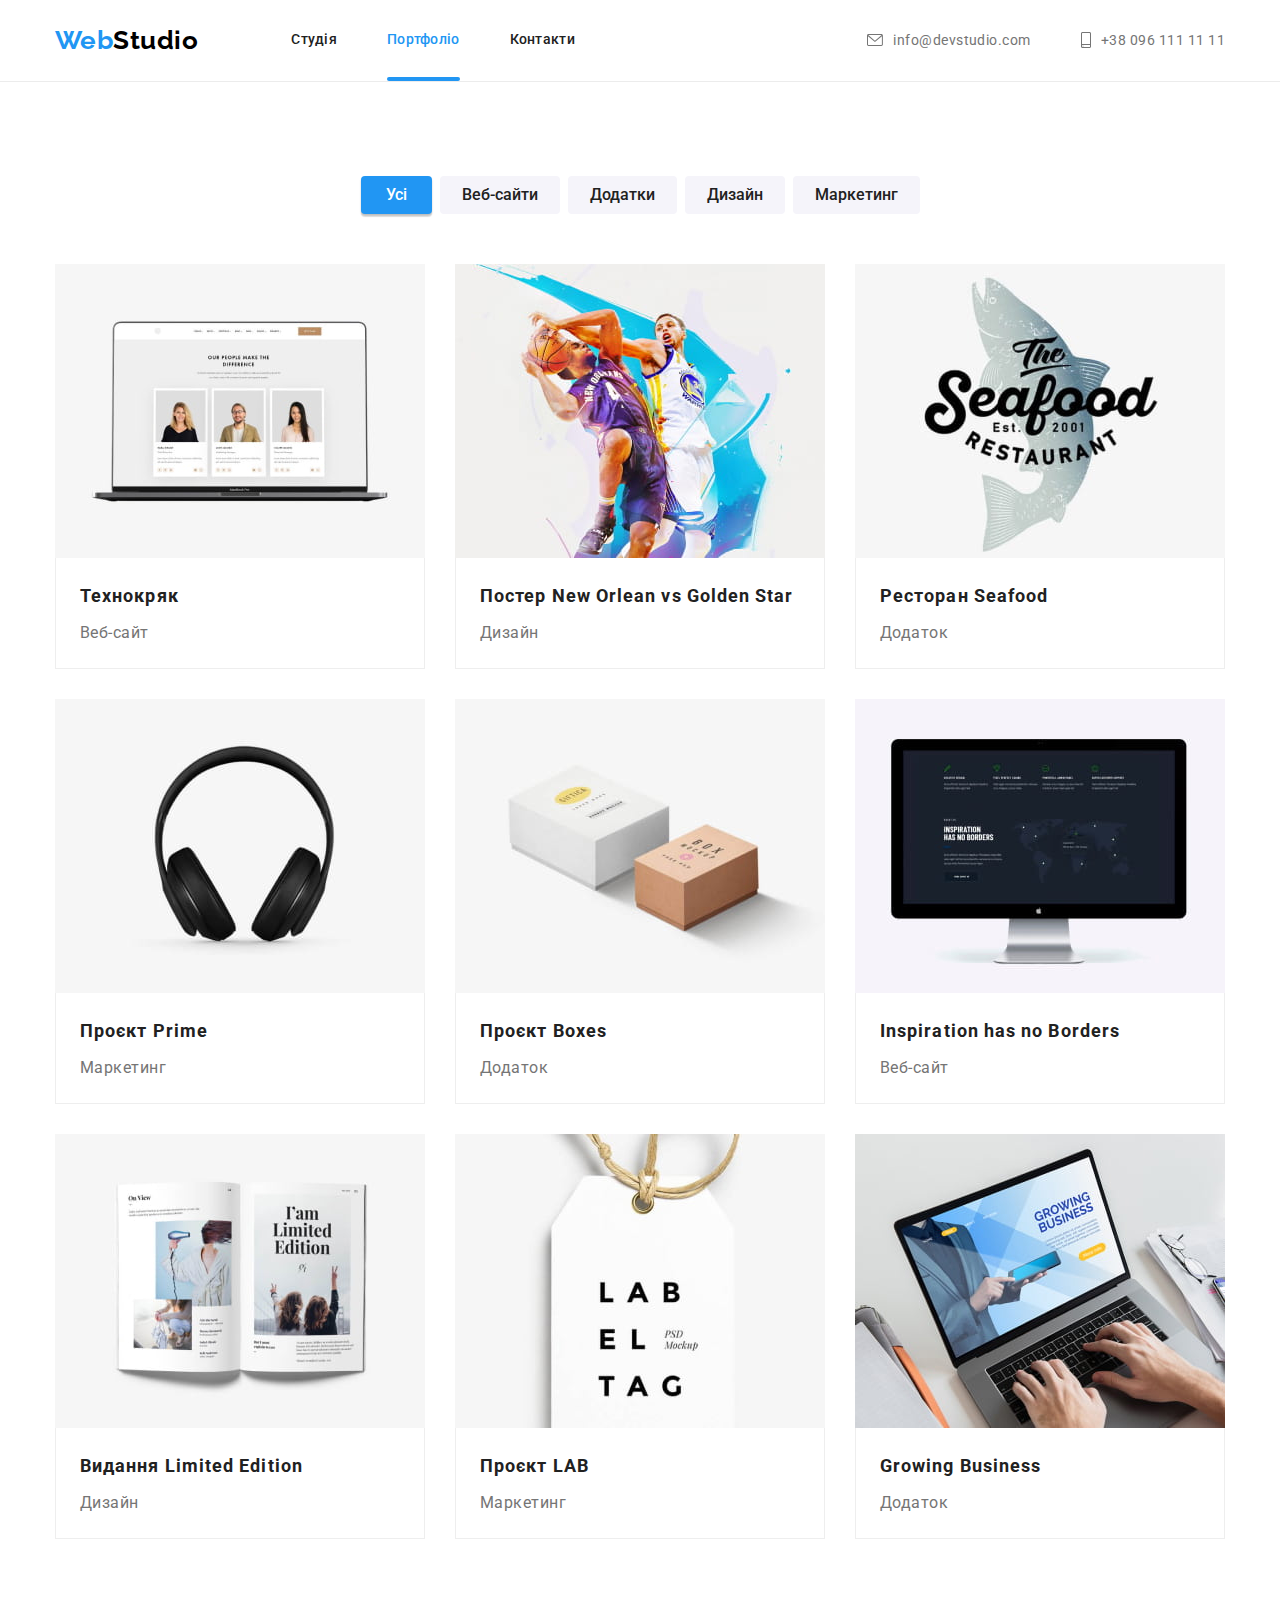
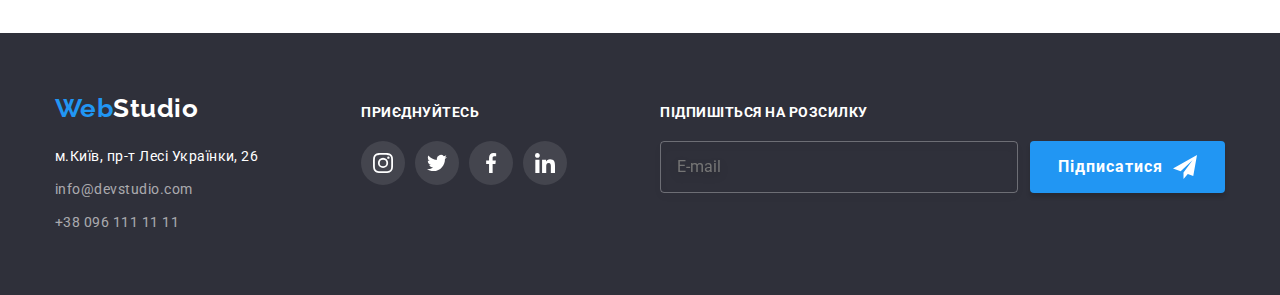
==== portfolio.html @ 1dfa2c38 "clone hw-07" ====
<!DOCTYPE html>
<html lang="uk">
  <head>
    <meta charset="UTF-8" />
    <meta http-equiv="X-UA-Compatible" content="IE=edge" />
    <meta name="viewport" content="width=device-width, initial-scale=1.0" />
    <title>Portfolio</title>
    <link rel="preconnect" href="https://fonts.googleapis.com" />
    <link rel="preconnect" href="https://fonts.gstatic.com" crossorigin />
    <link
      href="https://fonts.googleapis.com/css2?family=Oleo+Script&family=Raleway:wght@700&family=Roboto:wght@400;500;700;900&display=swap"
      rel="stylesheet"
    />
    <link
      rel="stylesheet"
      href="https://cdnjs.cloudflare.com/ajax/libs/modern-normalize/1.1.0/modern-normalize.min.css"
    />
    <link rel="stylesheet" href="./css/main.min.css" />
  </head>

  <body>
    <!--шапка сторінки-->
    <header class="page-header">
      <div class="container main-nav">
        <a href="./index.html" class="logo"
          ><span class="logo--accent">Web</span>Studio</a
        >
        <nav>
          <ul class="menu-nav">
            <li class="menu-nav__list">
              <a href="./index.html" class="menu-nav__link">Студія</a>
            </li>
            <li class="menu-nav__list">
              <a
                href="./portfolio.html"
                class="menu-nav__link menu-nav__link--active"
                >Портфоліо</a
              >
            </li>
            <li class="menu-nav__list">
              <a href="" class="menu-nav__link">Контакти</a>
            </li>
          </ul>
        </nav>
        <ul class="contacts">
          <li class="contacts__item">
            <a href="mailto:info@devstudio.com" class="contacts__link">
              <svg class="contacts__icon" width="16" height="12">
                <use href="./images/icons.svg#icon-envelope"></use>
              </svg>
              info@devstudio.com</a
            >
          </li>
          <li class="contacts__item">
            <a href="tel:+380961111111" class="contacts__link">
              <svg class="contacts__icon" width="10" height="16">
                <use href="./images/icons.svg#icon-smartphone"></use>
              </svg>
              +38 096 111 11 11</a
            >
          </li>
        </ul>
      </div>
    </header>

    <!--основна частина сторінки-->
    <main>
      <section class="section">
        <div class="container">
          <h1 class="visually-hidden">Наші роботи</h1>
          <ul class="filter">
            <li class="filter__item">
              <button
                type="button"
                class="filter__button filter__button--active"
              >
                Усі
              </button>
            </li>
            <li class="filter__item">
              <button type="button" class="filter__button">Веб-сайти</button>
            </li>
            <li class="filter__item">
              <button type="button" class="filter__button">Додатки</button>
            </li>
            <li class="filter__item">
              <button type="button" class="filter__button">Дизайн</button>
            </li>
            <li class="filter__item">
              <button type="button" class="filter__button">Маркетинг</button>
            </li>
          </ul>

          <ul class="gallery">
            <li class="gallery__item">
              <a href="" class="gallery__link">
                <div class="gallery__image">
                  <div class="overlay">
                    <p class="overlay__text">
                      Ресурс пропонує комплексні пропозиції з різним рівнем
                      функціоналу та сервісів. Все це дозволить відвідувачу
                      отримати вичерпні відомості про компанію чи приватну
                      особу.
                    </p>
                  </div>
                  <img
                    src="./images/portfolio/img1.jpg"
                    alt="картинка веб-сайту"
                    width="370"
                  />
                </div>
                <div class="gallery__lowblock">
                  <h2 class="gallery__description">Технокряк</h2>
                  <p class="gallery__division">Веб-сайт</p>
                </div>
              </a>
            </li>
            <li class="gallery__item">
              <a href="" class="gallery__link">
                <div class="gallery__image">
                  <div class="overlay">
                    <p class="overlay__text">
                      Ресурс пропонує комплексні пропозиції з різним рівнем
                      функціоналу та сервісів. Все це дозволить відвідувачу
                      отримати вичерпні відомості про компанію чи приватну
                      особу.
                    </p>
                  </div>
                  <img
                    src="./images/portfolio/img2.jpg"
                    alt="два баскетболіста з мячем"
                    width="370"
                  />
                </div>
                <div class="gallery__lowblock">
                  <h2 class="gallery__description">
                    Постер New Orlean vs Golden Star
                  </h2>
                  <p class="gallery__division">Дизайн</p>
                </div>
              </a>
            </li>
            <li class="gallery__item">
              <a href="" class="gallery__link">
                <div class="gallery__image">
                  <div class="overlay">
                    <p class="overlay__text">
                      Ресурс пропонує комплексні пропозиції з різним рівнем
                      функціоналу та сервісів. Все це дозволить відвідувачу
                      отримати вичерпні відомості про компанію чи приватну
                      особу.
                    </p>
                  </div>
                  <img
                    src="./images/portfolio/img3.jpg"
                    alt="логотип ресторану з рибою"
                    width="370"
                  />
                </div>
                <div class="gallery__lowblock">
                  <h2 class="gallery__description">Ресторан Seafood</h2>
                  <p class="gallery__division">Додаток</p>
                </div>
              </a>
            </li>
            <li class="gallery__item">
              <a href="" class="gallery__link">
                <div class="gallery__image">
                  <div class="overlay">
                    <p class="overlay__text">
                      Ресурс пропонує комплексні пропозиції з різним рівнем
                      функціоналу та сервісів. Все це дозволить відвідувачу
                      отримати вичерпні відомості про компанію чи приватну
                      особу.
                    </p>
                  </div>
                  <img
                    src="./images/portfolio/img4.jpg"
                    alt="навушники"
                    width="370"
                  />
                </div>
                <div class="gallery__lowblock">
                  <h2 class="gallery__description">Проєкт Prime</h2>
                  <p class="gallery__division">Маркетинг</p>
                </div>
              </a>
            </li>
            <li class="gallery__item">
              <a href="" class="gallery__link">
                <div class="gallery__image">
                  <div class="overlay">
                    <p class="overlay__text">
                      Ресурс пропонує комплексні пропозиції з різним рівнем
                      функціоналу та сервісів. Все це дозволить відвідувачу
                      отримати вичерпні відомості про компанію чи приватну
                      особу.
                    </p>
                  </div>
                  <img
                    src="./images/portfolio/img5.jpg"
                    alt="дві коробки"
                    width="370"
                  />
                </div>
                <div class="gallery__lowblock">
                  <h2 class="gallery__description">Проєкт Boxes</h2>
                  <p class="gallery__division">Додаток</p>
                </div>
              </a>
            </li>
            <li class="gallery__item">
              <a href="" class="gallery__link">
                <div class="gallery__image">
                  <div class="overlay">
                    <p class="overlay__text">
                      Ресурс пропонує комплексні пропозиції з різним рівнем
                      функціоналу та сервісів. Все це дозволить відвідувачу
                      отримати вичерпні відомості про компанію чи приватну
                      особу.
                    </p>
                  </div>
                  <img
                    src="./images/portfolio/img6.jpg"
                    alt="монітор з відкритим сайтом"
                    width="370"
                  />
                </div>
                <div class="gallery__lowblock">
                  <h2 class="gallery__description">
                    Inspiration has no Borders
                  </h2>
                  <p class="gallery__division">Веб-сайт</p>
                </div>
              </a>
            </li>
            <li class="gallery__item">
              <a href="" class="gallery__link">
                <div class="gallery__image">
                  <div class="overlay">
                    <p class="overlay__text">
                      Ресурс пропонує комплексні пропозиції з різним рівнем
                      функціоналу та сервісів. Все це дозволить відвідувачу
                      отримати вичерпні відомості про компанію чи приватну
                      особу.
                    </p>
                  </div>
                  <img
                    src="./images/portfolio/img7.jpg"
                    alt="розгорнута книга"
                    width="370"
                  />
                </div>
                <div class="gallery__lowblock">
                  <h2 class="gallery__description">Видання Limited Edition</h2>
                  <p class="gallery__division">Дизайн</p>
                </div>
              </a>
            </li>
            <li class="gallery__item">
              <a href="" class="gallery__link">
                <div class="gallery__image">
                  <div class="overlay">
                    <p class="overlay__text">
                      Ресурс пропонує комплексні пропозиції з різним рівнем
                      функціоналу та сервісів. Все це дозволить відвідувачу
                      отримати вичерпні відомості про компанію чи приватну
                      особу.
                    </p>
                  </div>
                  <img
                    src="./images/portfolio/img8.jpg"
                    alt="єтикетка з назвою"
                    width="370"
                  />
                </div>
                <div class="gallery__lowblock">
                  <h2 class="gallery__description">Проєкт LAB</h2>
                  <p class="gallery__division">Маркетинг</p>
                </div>
              </a>
            </li>
            <li class="gallery__item">
              <a href="" class="gallery__link">
                <div class="gallery__image">
                  <div class="overlay">
                    <p class="overlay__text">
                      Ресурс пропонує комплексні пропозиції з різним рівнем
                      функціоналу та сервісів. Все це дозволить відвідувачу
                      отримати вичерпні відомості про компанію чи приватну
                      особу.
                    </p>
                  </div>
                  <img
                    src="./images/portfolio/img9.jpg"
                    alt="робота з сайтом на ноутбуці"
                    width="370"
                  />
                </div>
                <div class="gallery__lowblock">
                  <h2 class="gallery__description">Growing Business</h2>
                  <p class="gallery__division">Додаток</p>
                </div>
              </a>
            </li>
          </ul>
        </div>
      </section>
    </main>

    <!--Секція footer-->
    <footer class="footer">
      <div class="container footer--position">
        <div class="footer-address">
          <a href="./index.html" class="logo logo--footer"
            ><span class="logo--accent">Web</span>Studio</a
          >
          <address class="address">
            <ul class="address__list">
              <li class="address__item">
                <a
                  href="https://goo.gl/maps/CPtrU1FHBa2aNyZL9"
                  target="_blank"
                  rel="noopener noreferrer nofollow"
                  class="address__link--accent"
                  >м.Київ, пр-т Лесі Українки, 26</a
                >
              </li>
              <li class="address__item">
                <a href="mailto:info@devstudio.com" class="address__link"
                  >info@devstudio.com</a
                >
              </li>
              <li class="address__item">
                <a href="tel:+380961111111" class="address__link"
                  >+38 096 111 11 11</a
                >
              </li>
            </ul>
          </address>
        </div>

        <div class="connect">
          <p class="footer__title">приєднуйтесь</p>
          <ul class="social-block">
            <li class="social-block__item">
              <a
                href=""
                class="social-block__link social-block__link-footer"
                rel="noopener noreferrer"
                target="_blank"
              >
                <svg class="social-block__icon" width="20" height="20">
                  <use href="./images/icons.svg#icon-instagram"></use>
                </svg>
              </a>
            </li>
            <li class="social-block__item">
              <a
                href=""
                class="social-block__link social-block__link-footer"
                target="_blank"
                rel="noopener noreferrer"
              >
                <svg class="social-block__icon" width="20" height="20">
                  <use href="./images/icons.svg#icon-twitter"></use>
                </svg>
              </a>
            </li>
            <li class="social-block__item">
              <a
                href=""
                class="social-block__link social-block__link-footer"
                rel="noopener noreferrer"
                target="_blank"
              >
                <svg class="social-block__icon" width="20" height="20">
                  <use href="./images/icons.svg#icon-facebook"></use>
                </svg>
              </a>
            </li>
            <li class="social-block__item">
              <a
                href=""
                class="social-block__link social-block__link-footer"
                rel="noopener noreferrer"
                target="_blank"
              >
                <svg class="social-block__icon" width="20" height="20">
                  <use href="./images/icons.svg#icon-linkedin"></use>
                </svg>
              </a>
            </li>
          </ul>
        </div>

        <div class="signup">
          <p class="footer__title">Підпишіться на розсилку</p>
          <form class="signup__form">
            <label class="signup__cell">
              <input
                type="email"
                name="email"
                class="signup__input"
                placeholder="E-mail"
              />
            </label>
            <button type="submit" class="signup__button">
              Підписатися
              <svg class="signup__icon">
                <use href="./images/icons.svg#icon-send"></use>
              </svg>
            </button>
          </form>
        </div>
      </div>
    </footer>
  </body>
</html>
---- css/main.min.css ----
:root{--logo-color: #2196f3;--logo-sec-color: #000000;--main-text-color: #212121;--second-text-color: #757575;--main-bkgrd-color: #ffffff;--second-bkgrd-color: #2f303a;--third-bkgrd-color: #f5f4fa;--link-footer-color: rgba(255, 255, 255, 0.6);--button-hero-active: #188ce8;--card-set-gap: 30px;--bkgrd-link-color: #afb1b8;--bkgrd-link-sec-color: rgba(255, 255, 255, 0.1);--transition-func: cubic-bezier(0.4, 0, 0.2, 1);--timing: 250ms}html{box-sizing:border-box}*,*::after,*::before{box-sizing:inherit}h1,h2,h3,h4,h5,h6,p,ul{margin-top:0;margin-bottom:0}body{font-family:Roboto,sans-serif;letter-spacing:.03em;color:var(--main-text-color);background-color:var(--main-bkgrd-color)}ul{list-style:none;padding-left:0}img{display:block;max-width:100%;height:auto}.visually-hidden{position:absolute;white-space:nowrap;width:1px;height:1px;overflow:hidden;border:0;padding:0;clip:rect(0 0 0 0);-webkit-clip-path:inset(50%);clip-path:inset(50%);margin:-1px}.container{width:1200px;padding-left:15px;padding-right:15px;margin-right:auto;margin-left:auto}.section{padding-top:94px;padding-bottom:94px}.section-title{font-weight:700;font-size:36px;line-height:1.17;text-align:center;margin-bottom:50px}.section-components{display:flex}.section-components .occupation-thumb+.occupation-thumb{margin-left:30px}.logo{font-family:Raleway;font-weight:700;font-size:26px;line-height:1.19;color:var(--logo-sec-color);text-decoration:none;padding-top:25px;padding-bottom:25px;margin-right:93px}.logo--accent{color:var(--logo-color)}.logo--footer{font-family:"Raleway";font-weight:700;font-size:26px;line-height:1.19;color:var(--main-bkgrd-color);text-decoration:none}.page-header{border-bottom:1px solid #ececec}.menu-nav{font-weight:500;font-size:14px;line-height:1.14;letter-spacing:.02em;color:var(--main-text-color);display:flex}.menu-nav__link{color:var(--main-text-color);text-decoration:none;padding-top:32px;padding-bottom:32px;display:inline-block;transition:color var(--timing) var(--transition-func)}.menu-nav__link--active{color:var(--logo-color);text-decoration:none;position:relative;padding-top:32px;padding-bottom:32px;display:inline-block}.menu-nav__link--active::after{content:"";display:block;width:100%;height:4px;background-color:var(--logo-color);border-radius:2px;position:absolute;left:0;bottom:-1px;transition:width var(--timing) var(--transition-func)}.menu-nav__link:hover,.menu-nav__link:focus{color:var(--logo-color)}.menu-nav .menu-nav__list+.menu-nav__list{margin-left:50px}.contacts{display:flex;margin-left:auto}.contacts__link{font-size:14px;color:var(--second-text-color);text-decoration:none;padding-top:32px;padding-bottom:32px;display:flex;align-items:center;justify-content:center;transition:color var(--timing) var(--transition-func)}.contacts__link:hover,.contacts__link:focus{color:var(--logo-color)}.contacts__icon{margin-right:10px;fill:currentColor}.contacts__item{display:flex}.contacts .contacts__item+.contacts__item{margin-left:50px}.hero{background-color:var(--second-bkgrd-color);text-align:center;padding-top:200px;padding-bottom:200px;margin-left:auto;margin-right:auto;height:600px;max-width:1600px;background-image:linear-gradient(to right, rgba(47, 48, 58, 0.4), rgba(47, 48, 58, 0.4)),url("../images/bg_hero.jpg");background-position:center;background-size:cover;background-repeat:no-repeat}.hero__title{width:696px;font-weight:900;font-size:44px;line-height:1.36;letter-spacing:.06em;text-transform:uppercase;color:var(--main-bkgrd-color);margin:0 auto 30px auto}.main-nav{display:flex;align-items:center}.button{font-weight:700;font-size:16px;line-height:1.88;letter-spacing:.06em;color:var(--main-bkgrd-color);background-color:var(--logo-color);cursor:pointer;border-width:0;box-shadow:0px 4px 4px rgba(0,0,0,.15);border-radius:4px;padding:10px 32px;transition:background-color var(--timing) var(--transition-func)}.button:focus,.button:hover{background-color:var(--button-hero-active)}.features__subtitle{font-size:14px;font-weight:700;line-height:1.14;text-transform:uppercase;margin-bottom:10px}.features__text{font-size:14px;line-height:1.71;color:var(--second-text-color)}.features__block{display:flex;align-items:center;justify-content:center;height:120px;width:270px;background-color:var(--third-bkgrd-color);margin-bottom:30px;border-radius:4px}.features:not(:last-child){margin-right:30px}.occupation{padding-top:0}.occupation-thumb{position:relative}.occupation-thumb__image{position:absolute;content:"";bottom:0;left:0;display:inline-block;width:100%;height:70px;background-color:rgba(47,48,58,.8)}.occupation-thumb__name{position:absolute;display:flex;justify-content:center;align-items:center;width:100%;height:70px;bottom:0;font-weight:700;line-height:1.14;text-align:center;text-transform:uppercase;color:var(--main-bkgrd-color)}.team{background-color:var(--third-bkgrd-color)}.member-card{background:var(--main-bkgrd-color);margin-right:30px;box-shadow:0px 1px 3px rgba(0,0,0,.12),0px 1px 1px rgba(0,0,0,.14),0px 2px 1px rgba(0,0,0,.2);border-radius:0px 0px 4px 4px}.member-card__name{font-weight:500;font-size:16px;line-height:1.19;text-align:center;margin-bottom:10px}.member-card__department{font-size:16px;line-height:1.19;text-align:center;color:var(--second-text-color);margin-bottom:16px}.member-card__block{padding:30px 32px}.member-card:last-child{margin-right:0}.social-block{display:inline-flex}.social-block__item+.social-block__item{margin-left:10px}.social-block__link{display:flex;justify-content:center;align-items:center;width:44px;height:44px;border-radius:50%;background-color:var(--main-bkgrd-color);fill:var(--main-bkgrd-color);transition:background-color var(--timing) var(--transition-func),fill var(--timing) var(--transition-func)}.social-block__link-footer{background-color:rgba(255,255,255,.1)}.social-block__link:hover,.social-block__link:focus{background-color:var(--logo-color);fill:var(--main-bkgrd-color)}.footer{background-color:var(--second-bkgrd-color);text-decoration:none;font-size:14px;line-height:1.71;padding-top:60px;padding-bottom:60px}.footer--position{display:flex;align-items:baseline}.footer__title{font-weight:700;line-height:1.14;text-transform:uppercase;color:var(--main-bkgrd-color);margin-bottom:20px}.address{margin-top:20px}.address__link--accent{font-style:normal;color:var(--main-bkgrd-color);text-decoration:none}.address__link{font-style:normal;color:var(--link-footer-color);text-decoration:none;transition:color var(--timing) var(--transition-func)}.address__link:hover,.address__link:focus{color:var(--logo-color)}.address__item:not(:last-child){margin-bottom:9px}.connect{margin-left:70px}.connect .icon{fill:var(--main-bkgrd-color)}.connect .social-block-link{background-color:var(--bkgrd-link-sec-color);transition:background-color var(--timing) var(--transition-func)}.connect .social-block-link:focus,.connect .social-block-link:hover{background-color:var(--logo-color)}.signup{margin-left:auto}.signup__input{box-sizing:border-box;width:358px;padding:15px 16px;font-size:16px;line-height:1.25;color:var(--link-footer-color);background-color:rgba(0,0,0,0);border:1px solid rgba(255,255,255,.3);filter:drop-shadow(0px 4px 4px rgba(0, 0, 0, 0.15));border-radius:4px;outline:none;transition:border var(--timing) var(--transition-func)}.signup__input:focus{border:1px solid var(--logo-color)}.signup__form{display:flex;align-items:center;justify-content:center}.signup__button{display:flex;align-items:center;justify-content:center;padding:10px 28px;border:none;margin-left:12px;background:var(--logo-color);box-shadow:0px 4px 4px rgba(0,0,0,.15);border-radius:4px;font-weight:700;font-size:16px;line-height:1.99;letter-spacing:.06em;color:var(--main-bkgrd-color);transition:background-color var(--timing) var(--transition-func);cursor:pointer}.signup__button:hover,.signup__button:focus{background-color:var(--button-hero-active)}.signup__icon{margin-left:10px;width:24px;height:24px;fill:var(--main-bkgrd-color)}.clients{display:flex}.clients__block{width:170px;height:92px}.clients__block:not(:last-child){margin-right:30px}.clients__link{display:flex;justify-content:center;align-items:center;height:100%;fill:var(--bkgrd-link-color);border-radius:4px;border:1px solid #afb1b8;transition:fill var(--timing) var(--transition-func),border-color var(--timing) var(--transition-func)}.clients__link:hover,.clients__link:focus{fill:var(--button-hero-active);border-color:var(--logo-color)}.filter{display:flex;justify-content:center;margin-bottom:50px}.filter__button{font-weight:500;font-size:16px;line-height:1.62;text-align:center;color:var(--main-text-color);background-color:var(--third-bkgrd-color);cursor:pointer;padding:6px 22px;border-radius:4px;border:0;transition:color var(--timing) var(--transition-func),background-color var(--timing) var(--transition-func),box-shadow var(--timing) var(--transition-func)}.filter__button--active{color:var(--main-bkgrd-color);background-color:var(--logo-color);padding:6px 25px;box-shadow:0px 3px 1px rgba(0,0,0,.1),0px 1px 2px rgba(0,0,0,.08),0px 2px 2px rgba(0,0,0,.12)}.filter__button:hover,.filter__button:focus{color:var(--main-bkgrd-color);background-color:var(--logo-color);box-shadow:0px 3px 1px rgba(0,0,0,.1),0px 1px 2px rgba(0,0,0,.08),0px 2px 2px rgba(0,0,0,.12)}.filter__item:not(:last-child){margin-right:8px}.gallery{display:flex;flex-wrap:wrap;margin-left:calc(-1*var(--card-set-gap));margin-top:calc(-1*var(--card-set-gap))}.gallery__description{font-style:normal;font-weight:700;font-size:18px;line-height:2;letter-spacing:.06em;color:var(--main-text-color);margin-top:0;margin-bottom:4px}.gallery__division{font-size:16px;line-height:1.88;color:var(--second-text-color);font-style:normal;margin-top:0;margin-bottom:0}.gallery__link{text-decoration:none;margin-bottom:0;display:inline-block;transition:box-shadow var(--timing) var(--transition-func)}.gallery__link:hover,.gallery__link:focus{box-shadow:0px 1px 1px rgba(0,0,0,.12),0px 4px 4px rgba(0,0,0,.06),1px 4px 6px rgba(0,0,0,.16);cursor:pointer}.gallery__link:hover .overlay,.gallery__link:focus .overlay{transform:translateY(0)}.gallery__image{position:relative;overflow:hidden}.gallery__image .overlay__text{font-size:18px;line-height:1.56;color:var(--main-bkgrd-color);margin-bottom:0;padding:63px 24px}.gallery__item{margin-left:var(--card-set-gap);margin-top:var(--card-set-gap);flex-basis:calc(33.3333333333% - var(--card-set-gap))}.gallery__lowblock{padding:20px 24px;border-left:1px solid #eee;border-bottom:1px solid #eee;border-right:1px solid #eee}.overlay{position:absolute;top:0;left:0;width:100%;height:100%;background-color:rgba(33,150,243,.9);transition:transform var(--timing) var(--transition-func);transform:translateY(100%)}.backdrop{position:fixed;top:0;left:0;width:100%;height:100%;background-color:rgba(0,0,0,.2);opacity:1;transition:opacity var(--timing) var(--transition-func)}.backdrop.is-hidden{opacity:0;pointer-events:none;visibility:hidden;transition-property:opacity,visibility}.backdrop.is-hidden .modal{transform:scale(0.9) translate(-50%, -50%)}.modal{position:absolute;top:50%;left:50%;transform:scale(1) translate(-50%, -50%);transition:transform var(--timing) var(--transition-func);width:528px;padding:40px;background-color:var(--main-bkgrd-color);box-shadow:0px 1px 3px rgba(0,0,0,.12),0px 1px 1px rgba(0,0,0,.14),0px 2px 1px rgba(0,0,0,.2);border-radius:4px}.modal__close-btn{position:absolute;top:8px;right:8px;display:flex;justify-content:center;align-items:center;width:30px;height:30px;border-radius:50%;border:1px solid rgba(0,0,0,.1);background-color:var(--main-bkgrd-color);cursor:pointer;transition:fill var(--timing) var(--transition-func)}.modal__close-btn:hover,.modal__close-btn:focus{fill:var(--logo-color)}.form{margin-left:auto;margin-right:auto}.form__title{font-weight:700;font-size:20px;line-height:23px;text-align:center;color:var(--main-text-color);margin-bottom:12px}.form__field{display:block;position:relative;margin-bottom:10px}.form__field:nth-last-child(3){margin-bottom:0}.form__input{padding-left:42px;height:40px;width:100%;box-sizing:border-box;border:1px solid rgba(33,33,33,.2);border-radius:4px;transition:border var(--timing) var(--transition-func),fill var(--timing) var(--transition-func);cursor:pointer;outline:none}.form__input:focus{border:1px solid var(--logo-color)}.form__input:focus+.form__icon{fill:var(--logo-color)}.form__label{display:block;margin-bottom:4px;font-size:12px;line-height:1.17;letter-spacing:.01em;color:var(--second-text-color)}.form__icon{position:absolute;width:18px;height:18px;top:50%;left:12px;fill:currentColor;transition:fill var(--timing) var(--transition-func)}.form__checkbox{display:inline-flex;margin-top:20px;margin-bottom:30px;margin-left:12px;cursor:pointer}.form__checkbox-text{padding-left:15px;color:var(--second-text-color)}.form__checkbox-check:checked+.form__checkbox-icon{width:16px;height:15px;background-image:url(../images/icons/checkbox-checked.svg);background-color:var(--button-hero-active)}.form__link-checkbox{color:var(--logo-color)}.form__checkbox-icon{display:inline-block;width:16px;height:15px;margin-top:4px;margin-bottom:4px;background-image:url(../images/icons/checkbox-unchecked.svg);transition:background-image var(--timing) var(--transition-func),background-color var(--timing) var(--transition-func)}.form__text-area{resize:none;width:100%;height:120px;padding:12px 16px;font-size:12px;line-height:1.17;letter-spacing:.01em;border:1px solid rgba(33,33,33,.2);border-radius:4px;cursor:pointer;outline:none;transition:border var(--timing) var(--transition-func)}.form__text-area:focus{border:1px solid var(--logo-color)}.form__text-area::-moz-placeholder{color:rgba(117,117,117,.5)}.form__text-area:-ms-input-placeholder{color:rgba(117,117,117,.5)}.form__text-area::placeholder{color:rgba(117,117,117,.5)}.form__submit-button{width:200px;margin-right:auto;margin-left:auto;padding:10px 52px;font-weight:700;font-size:16px;line-height:1.88;display:block;align-items:center;text-align:center;letter-spacing:.06em;color:var(--main-bkgrd-color);background-color:var(--logo-color);box-shadow:0px 4px 4px rgba(0,0,0,.15);border-radius:4px;border:none;cursor:pointer;transition:background-color var(--timing) var(--transition-func)}.form__submit-button:hover,.form__submit-button:focus{background-color:var(--button-hero-active)}.textline{font-size:14px;line-height:1.71}/*# sourceMappingURL=main.min.css.map */
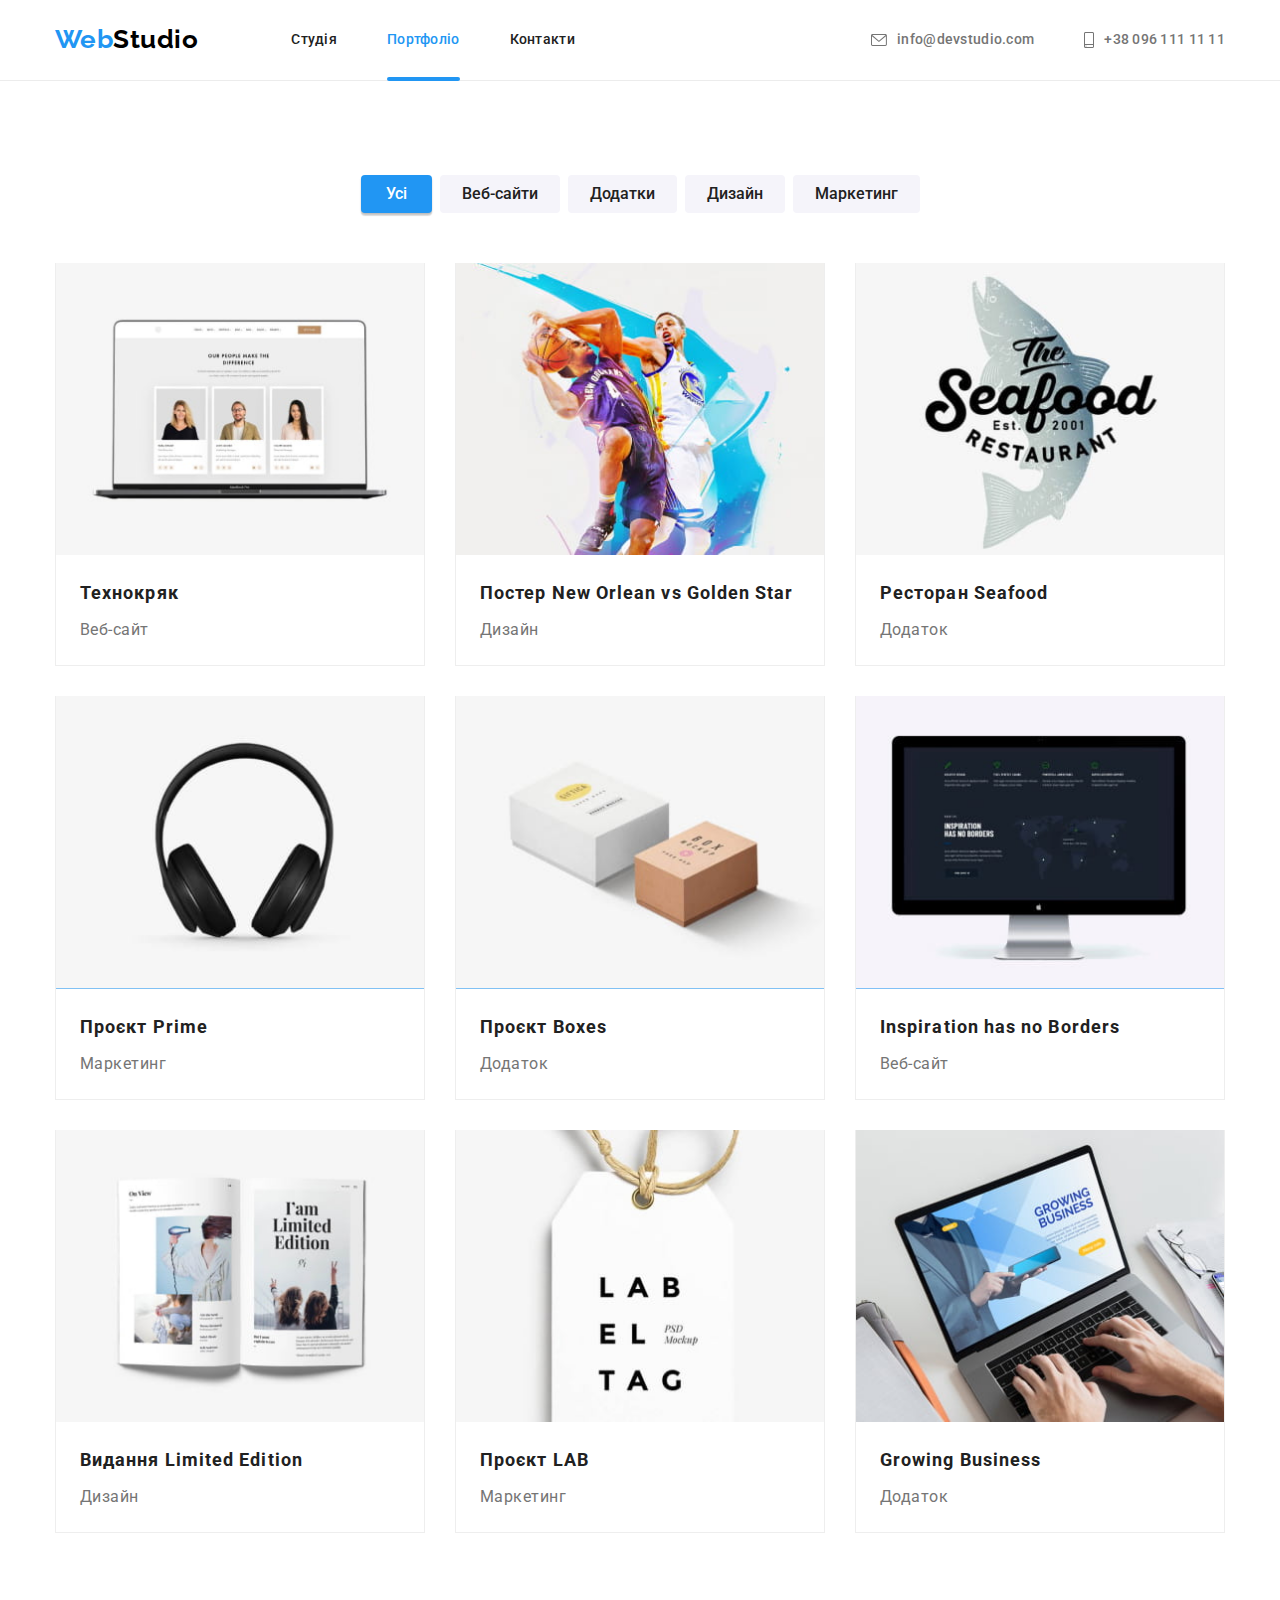
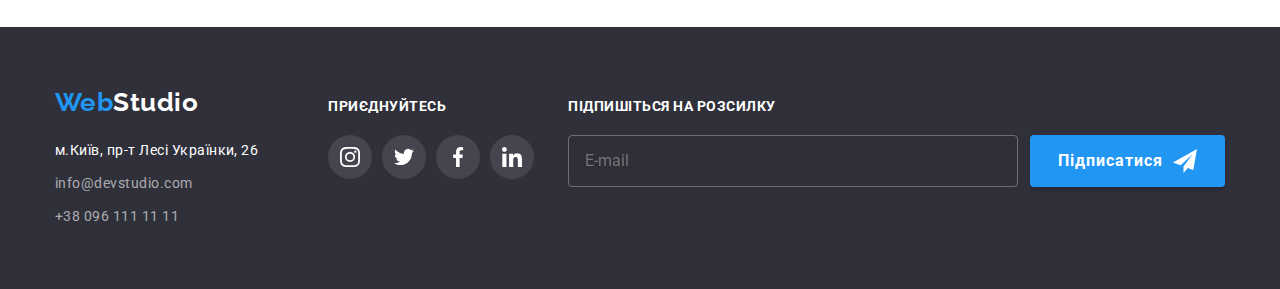
==== commit 288615d9: "added mob menu on portfolio" ====
--- a/portfolio.html
+++ b/portfolio.html
@@ -25,6 +25,95 @@
         <a href="./index.html" class="logo"
           ><span class="logo--accent">Web</span>Studio</a
         >
+        <div class="mobile">
+          <button
+            data-menu-button
+            type="button"
+            class="mobile-menu-btn js-open-menu"
+            aria-expanded="false"
+            aria-controls="mobile-menu"
+          >
+            <svg
+              width="40px"
+              height="40px"
+              aria-label="Перемикач мобільного меню"
+            >
+              <use
+                class="icon-mob-menu"
+                href="./images/icons.svg#mob-menu"
+              ></use>
+              <use
+                class="icon-mob-menu-close"
+                href="./images/icons.svg#mob-menu-close"
+              ></use>
+            </svg>
+          </button>
+          <div data-menu class="mobile-menu">
+            <nav>
+              <ul class="mobile-menu__list">
+                <li class="mobile-menu__item">
+                  <a
+                    href="./index.html"
+                    class="mobile-menu__link mobile-menu__link--active"
+                    >Студія</a
+                  >
+                </li>
+                <li class="mobile-menu__item">
+                  <a href="./portfolio.html" class="mobile-menu__link"
+                    >Портфоліо</a
+                  >
+                </li>
+                <li class="mobile-menu__item">
+                  <a href="" class="mobile-menu__link">Контакти</a>
+                </li>
+              </ul>
+            </nav>
+            <a class="mobile-menu__tel" href="tel:+380961111111">
+              +38 096 111 11 11
+            </a>
+            <a class="mobile-menu__mail" href="mailto:info@devstudio.com">
+              info@devstudio.com
+            </a>
+            <ul class="mobile-menu__social-list">
+              <li class="mobile-menu__social-item">
+                <a
+                  rel="noopener noreferrer"
+                  target="_blank"
+                  href=""
+                  class="mobile-menu__social-link line"
+                  >Instagram</a
+                >
+              </li>
+              <li class="mobile-menu__social-item">
+                <a
+                  rel="noopener noreferrer"
+                  target="_blank"
+                  href=""
+                  class="mobile-menu__social-link"
+                  >Twitter</a
+                >
+              </li>
+              <li class="mobile-menu__social-item">
+                <a
+                  rel="noopener noreferrer"
+                  target="_blank"
+                  href=""
+                  class="mobile-menu__social-link"
+                  >Facebook</a
+                >
+              </li>
+              <li class="mobile-menu__social-item">
+                <a
+                  rel="noopener noreferrer"
+                  target="_blank"
+                  href=""
+                  class="mobile-menu__social-link"
+                  >LinkedIn</a
+                >
+              </li>
+            </ul>
+          </div>
+        </div>
         <nav>
           <ul class="menu-nav">
             <li class="menu-nav__list">
@@ -103,11 +192,33 @@
                       особу.
                     </p>
                   </div>
-                  <img
-                    src="./images/portfolio/img1.jpg"
-                    alt="картинка веб-сайту"
-                    width="370"
-                  />
+                  <picture>
+                    <source
+                      srcset="
+                        ./images/portfolio/img1.jpg    1x,
+                        ./images/portfolio/img1@2x.jpg 2x
+                      "
+                      media="(min-width:1200px)"
+                    />
+                    <source
+                      srcset="
+                        ./images/tablet/portfolio/img1.jpg    1x,
+                        ./images/tablet/portfolio/img1@2x.jpg 2x
+                      "
+                      media="(min-width:768px)"
+                    />
+                    <source
+                      srcset="
+                        ./images/mobile/portfolio/img1.jpg    1x,
+                        ./images/mobile/portfolio/img1@2x.jpg 2x
+                      "
+                      media="(max-width:767px)"
+                    />
+                    <img
+                      src="./images/portfolio/img1.jpg"
+                      alt="картинка веб-сайту"
+                    />
+                  </picture>
                 </div>
                 <div class="gallery__lowblock">
                   <h2 class="gallery__description">Технокряк</h2>
@@ -126,11 +237,33 @@
                       особу.
                     </p>
                   </div>
-                  <img
-                    src="./images/portfolio/img2.jpg"
-                    alt="два баскетболіста з мячем"
-                    width="370"
-                  />
+                  <picture>
+                    <source
+                      srcset="
+                        ./images/portfolio/img2.jpg    1x,
+                        ./images/portfolio/img2@2x.jpg 2x
+                      "
+                      media="(min-width:1200px)"
+                    />
+                    <source
+                      srcset="
+                        ./images/tablet/portfolio/img2.jpg    1x,
+                        ./images/tablet/portfolio/img2@2x.jpg 2x
+                      "
+                      media="(min-width:768px)"
+                    />
+                    <source
+                      srcset="
+                        ./images/mobile/portfolio/img2.jpg    1x,
+                        ./images/mobile/portfolio/img2@2x.jpg 2x
+                      "
+                      media="(max-width:767px)"
+                    />
+                    <img
+                      src="./images/portfolio/img2.jpg"
+                      alt="два баскетболіста з мячем"
+                    />
+                  </picture>
                 </div>
                 <div class="gallery__lowblock">
                   <h2 class="gallery__description">
@@ -151,11 +284,33 @@
                       особу.
                     </p>
                   </div>
-                  <img
-                    src="./images/portfolio/img3.jpg"
-                    alt="логотип ресторану з рибою"
-                    width="370"
-                  />
+                  <picture>
+                    <source
+                      srcset="
+                        ./images/portfolio/img3.jpg    1x,
+                        ./images/portfolio/img3@2x.jpg 2x
+                      "
+                      media="(min-width:1200px)"
+                    />
+                    <source
+                      srcset="
+                        ./images/tablet/portfolio/img3.jpg    1x,
+                        ./images/tablet/portfolio/img3@2x.jpg 2x
+                      "
+                      media="(min-width:768px)"
+                    />
+                    <source
+                      srcset="
+                        ./images/mobile/portfolio/img3.jpg    1x,
+                        ./images/mobile/portfolio/img3@2x.jpg 2x
+                      "
+                      media="(max-width:767px)"
+                    />
+                    <img
+                      src="./images/portfolio/img3.jpg"
+                      alt="логотип ресторану з рибою"
+                    />
+                  </picture>
                 </div>
                 <div class="gallery__lowblock">
                   <h2 class="gallery__description">Ресторан Seafood</h2>
@@ -174,11 +329,30 @@
                       особу.
                     </p>
                   </div>
-                  <img
-                    src="./images/portfolio/img4.jpg"
-                    alt="навушники"
-                    width="370"
-                  />
+                  <picture>
+                    <source
+                      srcset="
+                        ./images/portfolio/img4.jpg    1x,
+                        ./images/portfolio/img4@2x.jpg 2x
+                      "
+                      media="(min-width:1200px)"
+                    />
+                    <source
+                      srcset="
+                        ./images/tablet/portfolio/img4.jpg    1x,
+                        ./images/tablet/portfolio/img4@2x.jpg 2x
+                      "
+                      media="(min-width:768px)"
+                    />
+                    <source
+                      srcset="
+                        ./images/mobile/portfolio/img4.jpg    1x,
+                        ./images/mobile/portfolio/img4@2x.jpg 2x
+                      "
+                      media="(max-width:767px)"
+                    />
+                    <img src="./images/portfolio/img4.jpg" alt="навушники" />
+                  </picture>
                 </div>
                 <div class="gallery__lowblock">
                   <h2 class="gallery__description">Проєкт Prime</h2>
@@ -197,11 +371,30 @@
                       особу.
                     </p>
                   </div>
-                  <img
-                    src="./images/portfolio/img5.jpg"
-                    alt="дві коробки"
-                    width="370"
-                  />
+                  <picture>
+                    <source
+                      srcset="
+                        ./images/portfolio/img5.jpg    1x,
+                        ./images/portfolio/img5@2x.jpg 2x
+                      "
+                      media="(min-width:1200px)"
+                    />
+                    <source
+                      srcset="
+                        ./images/tablet/portfolio/img5.jpg    1x,
+                        ./images/tablet/portfolio/img5@2x.jpg 2x
+                      "
+                      media="(min-width:768px)"
+                    />
+                    <source
+                      srcset="
+                        ./images/mobile/portfolio/img5.jpg    1x,
+                        ./images/mobile/portfolio/img5@2x.jpg 2x
+                      "
+                      media="(max-width:767px)"
+                    />
+                    <img src="./images/portfolio/img5.jpg" alt="дві коробки" />
+                  </picture>
                 </div>
                 <div class="gallery__lowblock">
                   <h2 class="gallery__description">Проєкт Boxes</h2>
@@ -220,11 +413,33 @@
                       особу.
                     </p>
                   </div>
-                  <img
-                    src="./images/portfolio/img6.jpg"
-                    alt="монітор з відкритим сайтом"
-                    width="370"
-                  />
+                  <picture>
+                    <source
+                      srcset="
+                        ./images/portfolio/img6.jpg    1x,
+                        ./images/portfolio/img6@2x.jpg 2x
+                      "
+                      media="(min-width:1200px)"
+                    />
+                    <source
+                      srcset="
+                        ./images/tablet/portfolio/img6.jpg    1x,
+                        ./images/tablet/portfolio/img6@2x.jpg 2x
+                      "
+                      media="(min-width:768px)"
+                    />
+                    <source
+                      srcset="
+                        ./images/mobile/portfolio/img6.jpg    1x,
+                        ./images/mobile/portfolio/img6@2x.jpg 2x
+                      "
+                      media="(max-width:767px)"
+                    />
+                    <img
+                      src="./images/portfolio/img6.jpg"
+                      alt="монітор з відкритим сайтом"
+                    />
+                  </picture>
                 </div>
                 <div class="gallery__lowblock">
                   <h2 class="gallery__description">
@@ -245,11 +460,33 @@
                       особу.
                     </p>
                   </div>
-                  <img
-                    src="./images/portfolio/img7.jpg"
-                    alt="розгорнута книга"
-                    width="370"
-                  />
+                  <picture>
+                    <source
+                      srcset="
+                        ./images/portfolio/img7.jpg    1x,
+                        ./images/portfolio/img7@2x.jpg 2x
+                      "
+                      media="(min-width:1200px)"
+                    />
+                    <source
+                      srcset="
+                        ./images/tablet/portfolio/img7.jpg    1x,
+                        ./images/tablet/portfolio/img7@2x.jpg 2x
+                      "
+                      media="(min-width:768px)"
+                    />
+                    <source
+                      srcset="
+                        ./images/mobile/portfolio/img7.jpg    1x,
+                        ./images/mobile/portfolio/img7@2x.jpg 2x
+                      "
+                      media="(max-width:767px)"
+                    />
+                    <img
+                      src="./images/portfolio/img7.jpg"
+                      alt="розгорнута книга"
+                    />
+                  </picture>
                 </div>
                 <div class="gallery__lowblock">
                   <h2 class="gallery__description">Видання Limited Edition</h2>
@@ -268,11 +505,33 @@
                       особу.
                     </p>
                   </div>
-                  <img
-                    src="./images/portfolio/img8.jpg"
-                    alt="єтикетка з назвою"
-                    width="370"
-                  />
+                  <picture>
+                    <source
+                      srcset="
+                        ./images/portfolio/img8.jpg    1x,
+                        ./images/portfolio/img8@2x.jpg 2x
+                      "
+                      media="(min-width:1200px)"
+                    />
+                    <source
+                      srcset="
+                        ./images/tablet/portfolio/img8.jpg    1x,
+                        ./images/tablet/portfolio/img8@2x.jpg 2x
+                      "
+                      media="(min-width:768px)"
+                    />
+                    <source
+                      srcset="
+                        ./images/mobile/portfolio/img8.jpg    1x,
+                        ./images/mobile/portfolio/img8@2x.jpg 2x
+                      "
+                      media="(max-width:767px)"
+                    />
+                    <img
+                      src="./images/portfolio/img8.jpg"
+                      alt="єтикетка з назвою"
+                    />
+                  </picture>
                 </div>
                 <div class="gallery__lowblock">
                   <h2 class="gallery__description">Проєкт LAB</h2>
@@ -291,11 +550,33 @@
                       особу.
                     </p>
                   </div>
-                  <img
-                    src="./images/portfolio/img9.jpg"
-                    alt="робота з сайтом на ноутбуці"
-                    width="370"
-                  />
+                  <picture>
+                    <source
+                      srcset="
+                        ./images/portfolio/img9.jpg    1x,
+                        ./images/portfolio/img9@2x.jpg 2x
+                      "
+                      media="(min-width:1200px)"
+                    />
+                    <source
+                      srcset="
+                        ./images/tablet/portfolio/img9.jpg    1x,
+                        ./images/tablet/portfolio/img9@2x.jpg 2x
+                      "
+                      media="(min-width:768px)"
+                    />
+                    <source
+                      srcset="
+                        ./images/mobile/portfolio/img9.jpg    1x,
+                        ./images/mobile/portfolio/img9@2x.jpg 2x
+                      "
+                      media="(max-width:767px)"
+                    />
+                    <img
+                      src="./images/portfolio/img9.jpg"
+                      alt="робота з сайтом на ноутбуці"
+                    />
+                  </picture>
                 </div>
                 <div class="gallery__lowblock">
                   <h2 class="gallery__description">Growing Business</h2>
@@ -415,5 +696,7 @@
         </div>
       </div>
     </footer>
+    <!-- Script of Modile Menu -->
+    <script defer src="js/mobile-menu.js"></script>
   </body>
 </html>
--- a/css/main.min.css
+++ b/css/main.min.css
@@ -1 +1 @@
-:root{--logo-color: #2196f3;--logo-sec-color: #000000;--main-text-color: #212121;--second-text-color: #757575;--main-bkgrd-color: #ffffff;--second-bkgrd-color: #2f303a;--third-bkgrd-color: #f5f4fa;--link-footer-color: rgba(255, 255, 255, 0.6);--button-hero-active: #188ce8;--card-set-gap: 30px;--bkgrd-link-color: #afb1b8;--bkgrd-link-sec-color: rgba(255, 255, 255, 0.1);--transition-func: cubic-bezier(0.4, 0, 0.2, 1);--timing: 250ms}html{box-sizing:border-box}*,*::after,*::before{box-sizing:inherit}h1,h2,h3,h4,h5,h6,p,ul{margin-top:0;margin-bottom:0}body{font-family:Roboto,sans-serif;letter-spacing:.03em;color:var(--main-text-color);background-color:var(--main-bkgrd-color)}ul{list-style:none;padding-left:0}img{display:block;max-width:100%;height:auto}.visually-hidden{position:absolute;white-space:nowrap;width:1px;height:1px;overflow:hidden;border:0;padding:0;clip:rect(0 0 0 0);-webkit-clip-path:inset(50%);clip-path:inset(50%);margin:-1px}.container{width:1200px;padding-left:15px;padding-right:15px;margin-right:auto;margin-left:auto}.section{padding-top:94px;padding-bottom:94px}.section-title{font-weight:700;font-size:36px;line-height:1.17;text-align:center;margin-bottom:50px}.section-components{display:flex}.section-components .occupation-thumb+.occupation-thumb{margin-left:30px}.logo{font-family:Raleway;font-weight:700;font-size:26px;line-height:1.19;color:var(--logo-sec-color);text-decoration:none;padding-top:25px;padding-bottom:25px;margin-right:93px}.logo--accent{color:var(--logo-color)}.logo--footer{font-family:"Raleway";font-weight:700;font-size:26px;line-height:1.19;color:var(--main-bkgrd-color);text-decoration:none}.page-header{border-bottom:1px solid #ececec}.menu-nav{font-weight:500;font-size:14px;line-height:1.14;letter-spacing:.02em;color:var(--main-text-color);display:flex}.menu-nav__link{color:var(--main-text-color);text-decoration:none;padding-top:32px;padding-bottom:32px;display:inline-block;transition:color var(--timing) var(--transition-func)}.menu-nav__link--active{color:var(--logo-color);text-decoration:none;position:relative;padding-top:32px;padding-bottom:32px;display:inline-block}.menu-nav__link--active::after{content:"";display:block;width:100%;height:4px;background-color:var(--logo-color);border-radius:2px;position:absolute;left:0;bottom:-1px;transition:width var(--timing) var(--transition-func)}.menu-nav__link:hover,.menu-nav__link:focus{color:var(--logo-color)}.menu-nav .menu-nav__list+.menu-nav__list{margin-left:50px}.contacts{display:flex;margin-left:auto}.contacts__link{font-size:14px;color:var(--second-text-color);text-decoration:none;padding-top:32px;padding-bottom:32px;display:flex;align-items:center;justify-content:center;transition:color var(--timing) var(--transition-func)}.contacts__link:hover,.contacts__link:focus{color:var(--logo-color)}.contacts__icon{margin-right:10px;fill:currentColor}.contacts__item{display:flex}.contacts .contacts__item+.contacts__item{margin-left:50px}.hero{background-color:var(--second-bkgrd-color);text-align:center;padding-top:200px;padding-bottom:200px;margin-left:auto;margin-right:auto;height:600px;max-width:1600px;background-image:linear-gradient(to right, rgba(47, 48, 58, 0.4), rgba(47, 48, 58, 0.4)),url("../images/bg_hero.jpg");background-position:center;background-size:cover;background-repeat:no-repeat}.hero__title{width:696px;font-weight:900;font-size:44px;line-height:1.36;letter-spacing:.06em;text-transform:uppercase;color:var(--main-bkgrd-color);margin:0 auto 30px auto}.main-nav{display:flex;align-items:center}.button{font-weight:700;font-size:16px;line-height:1.88;letter-spacing:.06em;color:var(--main-bkgrd-color);background-color:var(--logo-color);cursor:pointer;border-width:0;box-shadow:0px 4px 4px rgba(0,0,0,.15);border-radius:4px;padding:10px 32px;transition:background-color var(--timing) var(--transition-func)}.button:focus,.button:hover{background-color:var(--button-hero-active)}.features__subtitle{font-size:14px;font-weight:700;line-height:1.14;text-transform:uppercase;margin-bottom:10px}.features__text{font-size:14px;line-height:1.71;color:var(--second-text-color)}.features__block{display:flex;align-items:center;justify-content:center;height:120px;width:270px;background-color:var(--third-bkgrd-color);margin-bottom:30px;border-radius:4px}.features:not(:last-child){margin-right:30px}.occupation{padding-top:0}.occupation-thumb{position:relative}.occupation-thumb__image{position:absolute;content:"";bottom:0;left:0;display:inline-block;width:100%;height:70px;background-color:rgba(47,48,58,.8)}.occupation-thumb__name{position:absolute;display:flex;justify-content:center;align-items:center;width:100%;height:70px;bottom:0;font-weight:700;line-height:1.14;text-align:center;text-transform:uppercase;color:var(--main-bkgrd-color)}.team{background-color:var(--third-bkgrd-color)}.member-card{background:var(--main-bkgrd-color);margin-right:30px;box-shadow:0px 1px 3px rgba(0,0,0,.12),0px 1px 1px rgba(0,0,0,.14),0px 2px 1px rgba(0,0,0,.2);border-radius:0px 0px 4px 4px}.member-card__name{font-weight:500;font-size:16px;line-height:1.19;text-align:center;margin-bottom:10px}.member-card__department{font-size:16px;line-height:1.19;text-align:center;color:var(--second-text-color);margin-bottom:16px}.member-card__block{padding:30px 32px}.member-card:last-child{margin-right:0}.social-block{display:inline-flex}.social-block__item+.social-block__item{margin-left:10px}.social-block__link{display:flex;justify-content:center;align-items:center;width:44px;height:44px;border-radius:50%;background-color:var(--main-bkgrd-color);fill:var(--main-bkgrd-color);transition:background-color var(--timing) var(--transition-func),fill var(--timing) var(--transition-func)}.social-block__link-footer{background-color:rgba(255,255,255,.1)}.social-block__link:hover,.social-block__link:focus{background-color:var(--logo-color);fill:var(--main-bkgrd-color)}.footer{background-color:var(--second-bkgrd-color);text-decoration:none;font-size:14px;line-height:1.71;padding-top:60px;padding-bottom:60px}.footer--position{display:flex;align-items:baseline}.footer__title{font-weight:700;line-height:1.14;text-transform:uppercase;color:var(--main-bkgrd-color);margin-bottom:20px}.address{margin-top:20px}.address__link--accent{font-style:normal;color:var(--main-bkgrd-color);text-decoration:none}.address__link{font-style:normal;color:var(--link-footer-color);text-decoration:none;transition:color var(--timing) var(--transition-func)}.address__link:hover,.address__link:focus{color:var(--logo-color)}.address__item:not(:last-child){margin-bottom:9px}.connect{margin-left:70px}.connect .icon{fill:var(--main-bkgrd-color)}.connect .social-block-link{background-color:var(--bkgrd-link-sec-color);transition:background-color var(--timing) var(--transition-func)}.connect .social-block-link:focus,.connect .social-block-link:hover{background-color:var(--logo-color)}.signup{margin-left:auto}.signup__input{box-sizing:border-box;width:358px;padding:15px 16px;font-size:16px;line-height:1.25;color:var(--link-footer-color);background-color:rgba(0,0,0,0);border:1px solid rgba(255,255,255,.3);filter:drop-shadow(0px 4px 4px rgba(0, 0, 0, 0.15));border-radius:4px;outline:none;transition:border var(--timing) var(--transition-func)}.signup__input:focus{border:1px solid var(--logo-color)}.signup__form{display:flex;align-items:center;justify-content:center}.signup__button{display:flex;align-items:center;justify-content:center;padding:10px 28px;border:none;margin-left:12px;background:var(--logo-color);box-shadow:0px 4px 4px rgba(0,0,0,.15);border-radius:4px;font-weight:700;font-size:16px;line-height:1.99;letter-spacing:.06em;color:var(--main-bkgrd-color);transition:background-color var(--timing) var(--transition-func);cursor:pointer}.signup__button:hover,.signup__button:focus{background-color:var(--button-hero-active)}.signup__icon{margin-left:10px;width:24px;height:24px;fill:var(--main-bkgrd-color)}.clients{display:flex}.clients__block{width:170px;height:92px}.clients__block:not(:last-child){margin-right:30px}.clients__link{display:flex;justify-content:center;align-items:center;height:100%;fill:var(--bkgrd-link-color);border-radius:4px;border:1px solid #afb1b8;transition:fill var(--timing) var(--transition-func),border-color var(--timing) var(--transition-func)}.clients__link:hover,.clients__link:focus{fill:var(--button-hero-active);border-color:var(--logo-color)}.filter{display:flex;justify-content:center;margin-bottom:50px}.filter__button{font-weight:500;font-size:16px;line-height:1.62;text-align:center;color:var(--main-text-color);background-color:var(--third-bkgrd-color);cursor:pointer;padding:6px 22px;border-radius:4px;border:0;transition:color var(--timing) var(--transition-func),background-color var(--timing) var(--transition-func),box-shadow var(--timing) var(--transition-func)}.filter__button--active{color:var(--main-bkgrd-color);background-color:var(--logo-color);padding:6px 25px;box-shadow:0px 3px 1px rgba(0,0,0,.1),0px 1px 2px rgba(0,0,0,.08),0px 2px 2px rgba(0,0,0,.12)}.filter__button:hover,.filter__button:focus{color:var(--main-bkgrd-color);background-color:var(--logo-color);box-shadow:0px 3px 1px rgba(0,0,0,.1),0px 1px 2px rgba(0,0,0,.08),0px 2px 2px rgba(0,0,0,.12)}.filter__item:not(:last-child){margin-right:8px}.gallery{display:flex;flex-wrap:wrap;margin-left:calc(-1*var(--card-set-gap));margin-top:calc(-1*var(--card-set-gap))}.gallery__description{font-style:normal;font-weight:700;font-size:18px;line-height:2;letter-spacing:.06em;color:var(--main-text-color);margin-top:0;margin-bottom:4px}.gallery__division{font-size:16px;line-height:1.88;color:var(--second-text-color);font-style:normal;margin-top:0;margin-bottom:0}.gallery__link{text-decoration:none;margin-bottom:0;display:inline-block;transition:box-shadow var(--timing) var(--transition-func)}.gallery__link:hover,.gallery__link:focus{box-shadow:0px 1px 1px rgba(0,0,0,.12),0px 4px 4px rgba(0,0,0,.06),1px 4px 6px rgba(0,0,0,.16);cursor:pointer}.gallery__link:hover .overlay,.gallery__link:focus .overlay{transform:translateY(0)}.gallery__image{position:relative;overflow:hidden}.gallery__image .overlay__text{font-size:18px;line-height:1.56;color:var(--main-bkgrd-color);margin-bottom:0;padding:63px 24px}.gallery__item{margin-left:var(--card-set-gap);margin-top:var(--card-set-gap);flex-basis:calc(33.3333333333% - var(--card-set-gap))}.gallery__lowblock{padding:20px 24px;border-left:1px solid #eee;border-bottom:1px solid #eee;border-right:1px solid #eee}.overlay{position:absolute;top:0;left:0;width:100%;height:100%;background-color:rgba(33,150,243,.9);transition:transform var(--timing) var(--transition-func);transform:translateY(100%)}.backdrop{position:fixed;top:0;left:0;width:100%;height:100%;background-color:rgba(0,0,0,.2);opacity:1;transition:opacity var(--timing) var(--transition-func)}.backdrop.is-hidden{opacity:0;pointer-events:none;visibility:hidden;transition-property:opacity,visibility}.backdrop.is-hidden .modal{transform:scale(0.9) translate(-50%, -50%)}.modal{position:absolute;top:50%;left:50%;transform:scale(1) translate(-50%, -50%);transition:transform var(--timing) var(--transition-func);width:528px;padding:40px;background-color:var(--main-bkgrd-color);box-shadow:0px 1px 3px rgba(0,0,0,.12),0px 1px 1px rgba(0,0,0,.14),0px 2px 1px rgba(0,0,0,.2);border-radius:4px}.modal__close-btn{position:absolute;top:8px;right:8px;display:flex;justify-content:center;align-items:center;width:30px;height:30px;border-radius:50%;border:1px solid rgba(0,0,0,.1);background-color:var(--main-bkgrd-color);cursor:pointer;transition:fill var(--timing) var(--transition-func)}.modal__close-btn:hover,.modal__close-btn:focus{fill:var(--logo-color)}.form{margin-left:auto;margin-right:auto}.form__title{font-weight:700;font-size:20px;line-height:23px;text-align:center;color:var(--main-text-color);margin-bottom:12px}.form__field{display:block;position:relative;margin-bottom:10px}.form__field:nth-last-child(3){margin-bottom:0}.form__input{padding-left:42px;height:40px;width:100%;box-sizing:border-box;border:1px solid rgba(33,33,33,.2);border-radius:4px;transition:border var(--timing) var(--transition-func),fill var(--timing) var(--transition-func);cursor:pointer;outline:none}.form__input:focus{border:1px solid var(--logo-color)}.form__input:focus+.form__icon{fill:var(--logo-color)}.form__label{display:block;margin-bottom:4px;font-size:12px;line-height:1.17;letter-spacing:.01em;color:var(--second-text-color)}.form__icon{position:absolute;width:18px;height:18px;top:50%;left:12px;fill:currentColor;transition:fill var(--timing) var(--transition-func)}.form__checkbox{display:inline-flex;margin-top:20px;margin-bottom:30px;margin-left:12px;cursor:pointer}.form__checkbox-text{padding-left:15px;color:var(--second-text-color)}.form__checkbox-check:checked+.form__checkbox-icon{width:16px;height:15px;background-image:url(../images/icons/checkbox-checked.svg);background-color:var(--button-hero-active)}.form__link-checkbox{color:var(--logo-color)}.form__checkbox-icon{display:inline-block;width:16px;height:15px;margin-top:4px;margin-bottom:4px;background-image:url(../images/icons/checkbox-unchecked.svg);transition:background-image var(--timing) var(--transition-func),background-color var(--timing) var(--transition-func)}.form__text-area{resize:none;width:100%;height:120px;padding:12px 16px;font-size:12px;line-height:1.17;letter-spacing:.01em;border:1px solid rgba(33,33,33,.2);border-radius:4px;cursor:pointer;outline:none;transition:border var(--timing) var(--transition-func)}.form__text-area:focus{border:1px solid var(--logo-color)}.form__text-area::-moz-placeholder{color:rgba(117,117,117,.5)}.form__text-area:-ms-input-placeholder{color:rgba(117,117,117,.5)}.form__text-area::placeholder{color:rgba(117,117,117,.5)}.form__submit-button{width:200px;margin-right:auto;margin-left:auto;padding:10px 52px;font-weight:700;font-size:16px;line-height:1.88;display:block;align-items:center;text-align:center;letter-spacing:.06em;color:var(--main-bkgrd-color);background-color:var(--logo-color);box-shadow:0px 4px 4px rgba(0,0,0,.15);border-radius:4px;border:none;cursor:pointer;transition:background-color var(--timing) var(--transition-func)}.form__submit-button:hover,.form__submit-button:focus{background-color:var(--button-hero-active)}.textline{font-size:14px;line-height:1.71}/*# sourceMappingURL=main.min.css.map */+:root{--logo-color: #2196f3;--logo-sec-color: #000000;--main-text-color: #212121;--second-text-color: #757575;--main-bkgrd-color: #ffffff;--second-bkgrd-color: #2f303a;--third-bkgrd-color: #f5f4fa;--link-footer-color: rgba(255, 255, 255, 0.6);--button-hero-active: #188ce8;--card-set-gap: 30px;--bkgrd-link-color: #afb1b8;--bkgrd-link-sec-color: rgba(255, 255, 255, 0.1);--transition-func: cubic-bezier(0.4, 0, 0.2, 1);--timing: 250ms}html{box-sizing:border-box}*,*::after,*::before{box-sizing:inherit}h1,h2,h3,h4,h5,h6,p,ul{margin-top:0;margin-bottom:0}body{font-family:Roboto,sans-serif;letter-spacing:.03em;color:var(--main-text-color);background-color:var(--main-bkgrd-color)}ul{list-style:none;padding-left:0}img{display:block;max-width:100%;height:auto}.visually-hidden{position:absolute;white-space:nowrap;width:1px;height:1px;overflow:hidden;border:0;padding:0;clip:rect(0 0 0 0);-webkit-clip-path:inset(50%);clip-path:inset(50%);margin:-1px}.container{position:relative;width:100%;padding-left:15px;padding-right:15px;margin-right:auto;margin-left:auto}@media screen and (min-width: 480px){.container{max-width:480px}}@media screen and (min-width: 768px){.container{max-width:768px}}@media screen and (min-width: 1200px){.container{max-width:1200px}}.section{padding-top:60px;padding-bottom:60px}@media screen and (min-width: 1200px){.section{padding-top:94px;padding-bottom:94px}}.section-title{text-align:center;font-weight:700;line-height:1.17;margin-bottom:30px;font-size:28px}@media screen and (min-width: 1200px){.section-title{font-size:36px;margin-bottom:50px}}.section-components{display:flex;justify-content:center;flex-wrap:wrap;margin-top:-30px}@media screen and (min-width: 768px){.section-components{margin-left:-30px}}@media screen and (max-width: 1199px){.section.occupation{display:none}}.logo{font-family:Raleway;font-weight:700;font-size:24px;line-height:1.17;color:var(--logo-sec-color);text-decoration:none;padding-top:16px;padding-bottom:16px}@media screen and (min-width: 768px){.logo{padding-top:26px;padding-bottom:26px;margin-right:88px}}@media screen and (min-width: 1200px){.logo{font-size:26px;line-height:1.19;padding-top:24px;padding-bottom:25px;margin-right:93px}}.logo--accent{color:var(--logo-color)}.logo--footer{font-family:"Raleway";font-weight:700;font-size:26px;line-height:1.19;color:var(--main-bkgrd-color);text-decoration:none;margin-right:0;padding-top:0;padding-bottom:0}.page-header{border-bottom:1px solid #ececec}.menu-nav{display:flex;font-weight:500;font-size:14px;line-height:1.14;letter-spacing:.02em;color:var(--main-text-color)}.menu-nav__link{color:var(--main-text-color);text-decoration:none;padding-top:32px;padding-bottom:32px;display:inline-block;transition:color var(--timing) var(--transition-func)}.menu-nav__link--active{color:var(--logo-color);text-decoration:none;position:relative;padding-top:32px;padding-bottom:32px;display:inline-block}.menu-nav__link--active::after{content:"";display:block;width:100%;height:4px;background-color:var(--logo-color);border-radius:2px;position:absolute;left:0;bottom:-1px;transition:width var(--timing) var(--transition-func)}.menu-nav__link:hover,.menu-nav__link:focus{color:var(--logo-color)}.menu-nav .menu-nav__list+.menu-nav__list{margin-left:50px}@media screen and (max-width: 767px){.menu-nav{display:none}}.contacts{display:none}@media screen and (min-width: 768px){.contacts{font-size:12px;font-weight:500;line-height:1.16;letter-spacing:.02em;display:flex;flex-wrap:wrap;margin-left:auto}}@media screen and (min-width: 1200px){.contacts{font-size:14px;line-height:1.14;align-items:center}}@media screen and (max-width: 1199px){.contacts{flex-direction:column}}.contacts__link{color:var(--second-text-color);text-decoration:none;display:flex;align-items:center;justify-content:center;transition:color var(--timing) var(--transition-func)}@media screen and (min-width: 1200px){.contacts__link{padding-top:32px;padding-bottom:32px}}@media screen and (max-width: 1199px){.contacts__link+.contacts__link{padding-top:21px;padding-bottom:5px}}.contacts__link:hover,.contacts__link:focus{color:var(--logo-color)}.contacts__icon{margin-right:10px;fill:currentColor}.contacts__item{display:flex}@media screen and (min-width: 1200px){.contacts .contacts__item+.contacts__item{margin-left:50px}}@media screen and (max-width: 1199px){.contacts .contacts__item:first-child .contacts__link{padding-top:21px;padding-bottom:5px}.contacts .contacts__item+.contacts__item .contacts__link{padding-top:5px;padding-bottom:21px}}.hero{max-width:768px;height:400px;text-align:center;padding-top:118px;padding-bottom:118px;margin-left:auto;margin-right:auto;background-color:var(--second-bkgrd-color);background-image:linear-gradient(to right, rgba(47, 48, 58, 0.4), rgba(47, 48, 58, 0.4)),url("../images/mobile/bg_hero.jpeg");background-position:center;background-size:cover;background-repeat:no-repeat}@media screen and (min-width: 768px){.hero{max-width:1200px;background-image:linear-gradient(to right, rgba(47, 48, 58, 0.4), rgba(47, 48, 58, 0.4)),url("../images/tablet/bg_hero.jpg")}}@media screen and (min-width: 1200px){.hero{max-width:1600px;height:600px;padding-top:200px;padding-bottom:200px;background-image:linear-gradient(to right, rgba(47, 48, 58, 0.4), rgba(47, 48, 58, 0.4)),url("../images/bg_hero.jpg")}}.hero__title{font-weight:900;font-size:26px;line-height:1.62;letter-spacing:.06em;text-transform:uppercase;color:var(--main-bkgrd-color);margin:0 auto 30px auto}@media screen and (min-width: 1200px){.hero__title{font-size:44px;line-height:1.36;width:696px}}@media screen and (max-width: 1199px){.hero__title{max-width:360px}}@media screen and (min-device-pixel-ratio: 2),screen and (-webkit-min-device-pixel-ratio: 2),screen and (min-resolution: 192dpi),screen and (min-resolution: 2dppx){.hero{background-image:linear-gradient(to right, rgba(47, 48, 58, 0.4), rgba(47, 48, 58, 0.4)),url("../images/mobile/bg_hero@2x.jpg")}}@media screen and (min-device-pixel-ratio: 2)and (min-width: 768px),screen and (-webkit-min-device-pixel-ratio: 2)and (min-width: 768px),screen and (min-resolution: 192dpi)and (min-width: 768px),screen and (min-resolution: 2dppx)and (min-width: 768px){.hero{background-image:linear-gradient(to right, rgba(47, 48, 58, 0.4), rgba(47, 48, 58, 0.4)),url("../images/tablet/bg_hero@2x.jpg")}}@media screen and (min-device-pixel-ratio: 2)and (min-width: 1200px),screen and (-webkit-min-device-pixel-ratio: 2)and (min-width: 1200px),screen and (min-resolution: 192dpi)and (min-width: 1200px),screen and (min-resolution: 2dppx)and (min-width: 1200px){.hero{background-image:linear-gradient(to right, rgba(47, 48, 58, 0.4), rgba(47, 48, 58, 0.4)),url("../images/bg_hero@2x.jpg")}}.main-nav{display:flex;align-items:center}.mobile-menu{position:fixed;z-index:1;top:0;left:0;width:100vw;height:100vh;display:flex;background-color:var(--main-bkgrd-color);flex-direction:column;padding:48px 40px;overflow-y:scroll;min-width:320px;transform:translateY(-100%);transition:transform 500ms cubic-bezier(0.4, 0, 0.2, 1);font-weight:500}.mobile-menu.is-open{transform:translateY(0)}.mobile-menu__link{font-size:40px;line-height:1.18;text-align:center;letter-spacing:.02em;color:var(--main-text-color);text-decoration:none}.mobile-menu__link--active{color:var(--logo-color)}.mobile-menu__link:hover,.mobile-menu__link:focus{color:var(--logo-color)}.mobile-menu-btn{z-index:3;position:absolute;top:10px;right:15px;display:inline-flex;margin:0;padding:0;background-color:rgba(0,0,0,0);cursor:pointer;border:none;margin-left:auto;fill:var(--main-text-color)}.mobile-menu-btn:hover,.mobile-menu-btn:focus{fill:var(--logo-color)}.mobile-menu-btn.is-open{position:fixed;top:10px;right:15px}.mobile-menu-btn.is-open .icon-mob-menu-close{display:block;z-index:1}.mobile-menu-btn.is-open .icon-mob-menu{display:none}.mobile-menu__tel{font-size:34px;line-height:1.17;letter-spacing:.02em;color:#2196f3;text-decoration:none;margin-top:302px}.mobile-menu__mail{font-size:24px;line-height:1.17;letter-spacing:.02em;color:var(--second-text-color);text-decoration:none;margin-top:32px}.mobile-menu__social-list{display:flex;flex-wrap:wrap;margin-top:64px}.mobile-menu__social-link{font-size:18px;line-height:1.22;letter-spacing:.02em;text-decoration:none;color:var(--logo-color)}.mobile-menu__social-item:not(:last-child){margin-right:10px;padding-right:10px;border-right:1px solid rgba(33,33,33,.2)}@media screen and (min-width: 768px){.mobile-menu{display:none}}.mobile-menu__item:not(:first-of-type){margin-top:32px}.mobile-menu-btn .icon-mob-menu-close{display:none}@media(min-width: 768px){.mobile-menu-btn{display:none}}.button{font-weight:700;font-size:16px;line-height:1.88;letter-spacing:.06em;color:var(--main-bkgrd-color);background-color:var(--logo-color);cursor:pointer;border-width:0;box-shadow:0px 4px 4px rgba(0,0,0,.15);border-radius:4px;padding:10px 32px;transition:background-color var(--timing) var(--transition-func)}.button:focus,.button:hover{background-color:var(--button-hero-active)}.features{margin-top:30px}@media screen and (min-width: 768px){.features{margin-left:30px;flex-basis:calc((100% - 60px)/2)}}@media screen and (min-width: 1200px){.features{flex-basis:calc((100% - 120px)/4)}}.features__subtitle{font-size:14px;font-weight:700;line-height:1.14;text-transform:uppercase;text-align:center;margin-bottom:10px}.features__text{font-size:14px;line-height:1.71;color:var(--second-text-color)}.features__block{display:flex;align-items:center;justify-content:center;height:120px;max-width:450px;background-color:var(--third-bkgrd-color);margin-bottom:30px;border-radius:4px}.occupation{padding-top:0}.occupation-thumb{position:relative;margin-top:30px;margin-left:30px}.occupation-thumb__image{position:absolute;content:"";bottom:0;left:0;display:inline-block;width:100%;height:70px;background-color:rgba(47,48,58,.8)}.occupation-thumb__name{position:absolute;display:flex;justify-content:center;align-items:center;width:100%;height:70px;bottom:0;font-weight:700;line-height:1.14;text-align:center;text-transform:uppercase;color:var(--main-bkgrd-color)}.team{background-color:var(--third-bkgrd-color)}.member-card{background:var(--main-bkgrd-color);margin-top:30px;box-shadow:0px 1px 3px rgba(0,0,0,.12),0px 1px 1px rgba(0,0,0,.14),0px 2px 1px rgba(0,0,0,.2);border-radius:0px 0px 4px 4px}@media screen and (min-width: 768px){.member-card{margin-left:30px;flex-basis:calc((100% - 60px)/2)}}@media screen and (min-width: 1200px){.member-card{flex-basis:calc((100% - 120px)/4)}}.member-card__name{font-weight:500;font-size:16px;line-height:1.19;text-align:center;margin-bottom:10px}.member-card__department{font-size:16px;line-height:1.19;text-align:center;color:var(--second-text-color);margin-bottom:16px}.member-card__block{padding:30px 32px}.member-card:last-child{margin-right:0}.social-block{display:flex;justify-content:center;align-items:center}.social-block__item+.social-block__item{margin-left:10px}.social-block__link{display:flex;justify-content:center;align-items:center;width:44px;height:44px;border-radius:50%;fill:var(--bkgrd-link-color);background-color:var(--main-bkgrd-color);transition:background-color var(--timing) var(--transition-func),fill var(--timing) var(--transition-func)}.social-block__link-footer{background-color:rgba(255,255,255,.1)}.social-block__link:hover,.social-block__link:focus{background-color:var(--logo-color);fill:var(--main-bkgrd-color)}.footer{background-color:var(--second-bkgrd-color);text-decoration:none;font-size:14px;line-height:1.71;text-align:center;padding-top:60px;padding-bottom:60px}@media screen and (min-width: 1200px){.footer{text-align:left}}.footer--position{flex-wrap:wrap}@media screen and (min-width: 768px){.footer--position{display:flex;align-items:baseline}}@media screen and (max-width: 1199px){.footer-address{flex-basis:50%}}.footer__title{font-weight:700;line-height:1.14;text-transform:uppercase;color:var(--main-bkgrd-color);margin-bottom:20px}@media screen and (max-width: 1199px){.footer__title{text-align:center}}.address{margin-top:20px}.address__link--accent{font-style:normal;color:var(--main-bkgrd-color);text-decoration:none}.address__link{font-style:normal;color:var(--link-footer-color);text-decoration:none;transition:color var(--timing) var(--transition-func)}.address__link:hover,.address__link:focus{color:var(--logo-color)}.address__item:not(:last-child){margin-bottom:8px}@media screen and (min-width: 1200px){.address__item:not(:last-child){margin-bottom:9px}}@media screen and (max-width: 1199px){.connect{flex-basis:50%}}@media screen and (max-width: 768px){.connect{margin-top:60px}}@media screen and (min-width: 1200px){.connect{margin-left:70px}}.connect .icon{fill:var(--main-bkgrd-color)}.connect .social-block-link{background-color:var(--bkgrd-link-sec-color);transition:background-color var(--timing) var(--transition-func)}.connect .social-block-link:focus,.connect .social-block-link:hover{background-color:var(--logo-color)}.connect .social-block__icon{fill:var(--main-bkgrd-color)}.signup{margin-left:auto;margin-top:60px}@media screen and (max-width: 1199px){.signup{flex-basis:100%}}@media screen and (min-width: 1200px){.signup{margin-top:0}}.signup__input{box-sizing:border-box;width:90vw;padding:15px 16px;font-size:16px;line-height:1.25;color:var(--link-footer-color);background-color:rgba(0,0,0,0);border:1px solid rgba(255,255,255,.3);filter:drop-shadow(0px 4px 4px rgba(0, 0, 0, 0.15));border-radius:4px;outline:none;transition:border var(--timing) var(--transition-func)}@media screen and (min-width: 1200px){.signup__input{width:358px}}@media screen and (min-width: 480px){.signup__input{width:450px}}.signup__input:focus{border:1px solid var(--logo-color)}.signup__form{display:flex;justify-content:center}@media screen and (max-width: 1199px){.signup__form{flex-direction:column;align-items:center}}.signup__button{display:flex;align-items:center;justify-content:center;padding:10px 28px;border:none;margin-top:20px;background:var(--logo-color);box-shadow:0px 4px 4px rgba(0,0,0,.15);border-radius:4px;font-weight:700;font-size:16px;line-height:1.99;letter-spacing:.06em;color:var(--main-bkgrd-color);transition:background-color var(--timing) var(--transition-func);cursor:pointer}@media screen and (min-width: 1200px){.signup__button{margin-left:12px;margin-top:0}}.signup__button:hover,.signup__button:focus{background-color:var(--button-hero-active)}.signup__icon{margin-left:10px;width:24px;height:24px;fill:var(--main-bkgrd-color)}.clients{display:flex;flex-wrap:wrap;justify-content:center}@media screen and (max-width: 1199px){.clients{margin-right:-30px;margin-top:-30px}}@media screen and (min-width: 1200px){.clients{margin-right:-30px;margin-top:-30px}}.clients__block{height:92px;flex-basis:calc((100% - 60px)/2);margin-right:30px;margin-top:30px}@media screen and (min-width: 768px){.clients__block{flex-basis:calc((100% - 90px)/3)}}@media screen and (min-width: 1200px){.clients__block{flex-basis:calc((100% - 180px)/6);margin-bottom:0}}.clients__link{display:flex;justify-content:center;align-items:center;height:100%;fill:var(--bkgrd-link-color);border-radius:4px;border:1px solid #afb1b8;transition:fill var(--timing) var(--transition-func),border-color var(--timing) var(--transition-func)}.clients__link:hover,.clients__link:focus{fill:var(--button-hero-active);border-color:var(--logo-color)}.filter{display:flex;flex-wrap:wrap;margin-bottom:40px}@media screen and (min-width: 768px){.filter{margin-bottom:30px;justify-content:center}}@media screen and (min-width: 1200px){.filter{margin-bottom:50px}}.filter__button{font-weight:500;font-size:16px;line-height:1.62;text-align:center;color:var(--main-text-color);background-color:var(--third-bkgrd-color);cursor:pointer;padding:6px 22px;border-radius:4px;border:0;transition:color var(--timing) var(--transition-func),background-color var(--timing) var(--transition-func),box-shadow var(--timing) var(--transition-func)}.filter__button--active{color:var(--main-bkgrd-color);background-color:var(--logo-color);padding:6px 25px;box-shadow:0px 3px 1px rgba(0,0,0,.1),0px 1px 2px rgba(0,0,0,.08),0px 2px 2px rgba(0,0,0,.12)}.filter__button:hover,.filter__button:focus{color:var(--main-bkgrd-color);background-color:var(--logo-color);box-shadow:0px 3px 1px rgba(0,0,0,.1),0px 1px 2px rgba(0,0,0,.08),0px 2px 2px rgba(0,0,0,.12)}.filter__item:not(:last-child){margin-right:8px}.filter__item:first-child{margin-bottom:15px}@media screen and (min-width: 768px){.filter__item:first-child{margin-bottom:0}}.gallery{display:flex;flex-wrap:wrap;margin-top:calc(-1*var(--card-set-gap))}@media screen and (min-width: 768px){.gallery{margin-left:calc(-1*var(--card-set-gap))}}.gallery__description{font-style:normal;font-weight:700;font-size:18px;line-height:2;letter-spacing:.06em;color:var(--main-text-color);margin-top:0;margin-bottom:4px}.gallery__division{font-size:16px;line-height:1.88;color:var(--second-text-color);font-style:normal;margin-top:0;margin-bottom:0}.gallery__link{text-decoration:none;margin-bottom:0;display:inline-block;height:100%;transition:box-shadow var(--timing) var(--transition-func)}.gallery__link:hover,.gallery__link:focus{box-shadow:0px 1px 1px rgba(0,0,0,.12),0px 4px 4px rgba(0,0,0,.06),1px 4px 6px rgba(0,0,0,.16);cursor:pointer}.gallery__link:hover .overlay,.gallery__link:focus .overlay{transform:translateY(0)}.gallery__image{position:relative;overflow:hidden}.gallery__image .overlay__text{font-size:18px;line-height:1.56;color:var(--main-bkgrd-color);margin-bottom:0;padding:63px 24px}.gallery__item{margin-top:var(--card-set-gap);border-left:1px solid #eee;border-bottom:1px solid #eee;border-right:1px solid #eee}@media screen and (min-width: 768px){.gallery__item{flex-basis:calc((100% - 2*var(--card-set-gap))/2);margin-left:var(--card-set-gap)}}@media screen and (min-width: 1200px){.gallery__item{flex-basis:calc(33.3333333333% - var(--card-set-gap))}}.gallery__lowblock{padding:20px 24px}.overlay{position:absolute;top:0;left:0;width:100%;height:100%;background-color:rgba(33,150,243,.9);transition:transform var(--timing) var(--transition-func);transform:translateY(100%)}.backdrop{position:fixed;top:0;left:0;width:100%;height:100%;background-color:rgba(0,0,0,.2);opacity:1;transition:opacity var(--timing) var(--transition-func)}.backdrop.is-hidden{opacity:0;pointer-events:none;visibility:hidden;transition-property:opacity,visibility}.backdrop.is-hidden .modal{transform:scale(0.9) translate(-50%, -50%)}.modal{position:absolute;top:50%;left:50%;transform:scale(1) translate(-50%, -50%);transition:transform var(--timing) var(--transition-func);width:450px;padding:40px;min-width:320px;max-width:100%;background-color:var(--main-bkgrd-color);box-shadow:0px 1px 3px rgba(0,0,0,.12),0px 1px 1px rgba(0,0,0,.14),0px 2px 1px rgba(0,0,0,.2);border-radius:4px}@media screen and (min-width: 1200px){.modal{width:528px}}.modal__close-btn{position:absolute;top:8px;right:8px;display:block;width:30px;height:30px;border-radius:50%;border:1px solid rgba(0,0,0,.1);background-color:var(--main-bkgrd-color);cursor:pointer;transition:fill var(--timing) var(--transition-func)}.modal__close-btn:hover,.modal__close-btn:focus{fill:var(--logo-color)}.form{margin-left:auto;margin-right:auto}.form__title{font-weight:700;font-size:20px;line-height:1.5;text-align:center;color:var(--main-text-color);margin-bottom:12px}@media screen and (min-width: 1200px){.form__title{line-height:1.15}}.form__field{display:block;position:relative;margin-bottom:10px}.form__field:nth-last-child(3){margin-bottom:0}.form__input{padding-left:42px;height:40px;width:100%;box-sizing:border-box;border:1px solid rgba(33,33,33,.2);border-radius:4px;transition:border var(--timing) var(--transition-func),fill var(--timing) var(--transition-func);cursor:pointer;outline:none}.form__input:focus{border:1px solid var(--logo-color)}.form__input:focus+.form__icon{fill:var(--logo-color)}.form__label{display:block;margin-bottom:4px;font-size:12px;line-height:1.17;letter-spacing:.01em;color:var(--second-text-color)}.form__icon{position:absolute;width:18px;height:18px;top:50%;left:12px;fill:currentColor;transition:fill var(--timing) var(--transition-func)}.form__checkbox{display:flex;align-items:center;margin-top:20px;margin-bottom:30px;cursor:pointer}@media screen and (min-width: 1200px){.form__checkbox{margin-left:12px}}.form__checkbox-text{padding-left:8px;color:var(--second-text-color)}.form__checkbox-check:checked+.form__checkbox-icon{width:16px;height:15px;background-image:url(../images/icons/checkbox-checked.svg);background-color:var(--button-hero-active)}.form__link-checkbox{color:var(--logo-color)}.form__checkbox-icon{display:inline-block;width:16px;height:15px;margin-top:4px;margin-bottom:4px;background-image:url(../images/icons/checkbox-unchecked.svg);transition:background-image var(--timing) var(--transition-func),background-color var(--timing) var(--transition-func)}.form__text-area{resize:none;width:100%;height:120px;padding:12px 16px;font-size:12px;line-height:1.17;letter-spacing:.01em;border:1px solid rgba(33,33,33,.2);border-radius:4px;cursor:pointer;outline:none;transition:border var(--timing) var(--transition-func)}.form__text-area:focus{border:1px solid var(--logo-color)}.form__text-area::-moz-placeholder{color:rgba(117,117,117,.5)}.form__text-area:-ms-input-placeholder{color:rgba(117,117,117,.5)}.form__text-area::placeholder{color:rgba(117,117,117,.5)}.form__submit-button{width:200px;margin-right:auto;margin-left:auto;padding:10px 52px;font-weight:700;font-size:16px;line-height:1.88;display:block;align-items:center;text-align:center;letter-spacing:.06em;color:var(--main-bkgrd-color);background-color:var(--logo-color);box-shadow:0px 4px 4px rgba(0,0,0,.15);border-radius:4px;border:none;cursor:pointer;transition:background-color var(--timing) var(--transition-func)}.form__submit-button:hover,.form__submit-button:focus{background-color:var(--button-hero-active)}.textline{font-size:12px;line-height:1.17}@media screen and (min-width: 1199px){.textline{font-size:14px;line-height:1.71}}/*# sourceMappingURL=main.min.css.map */